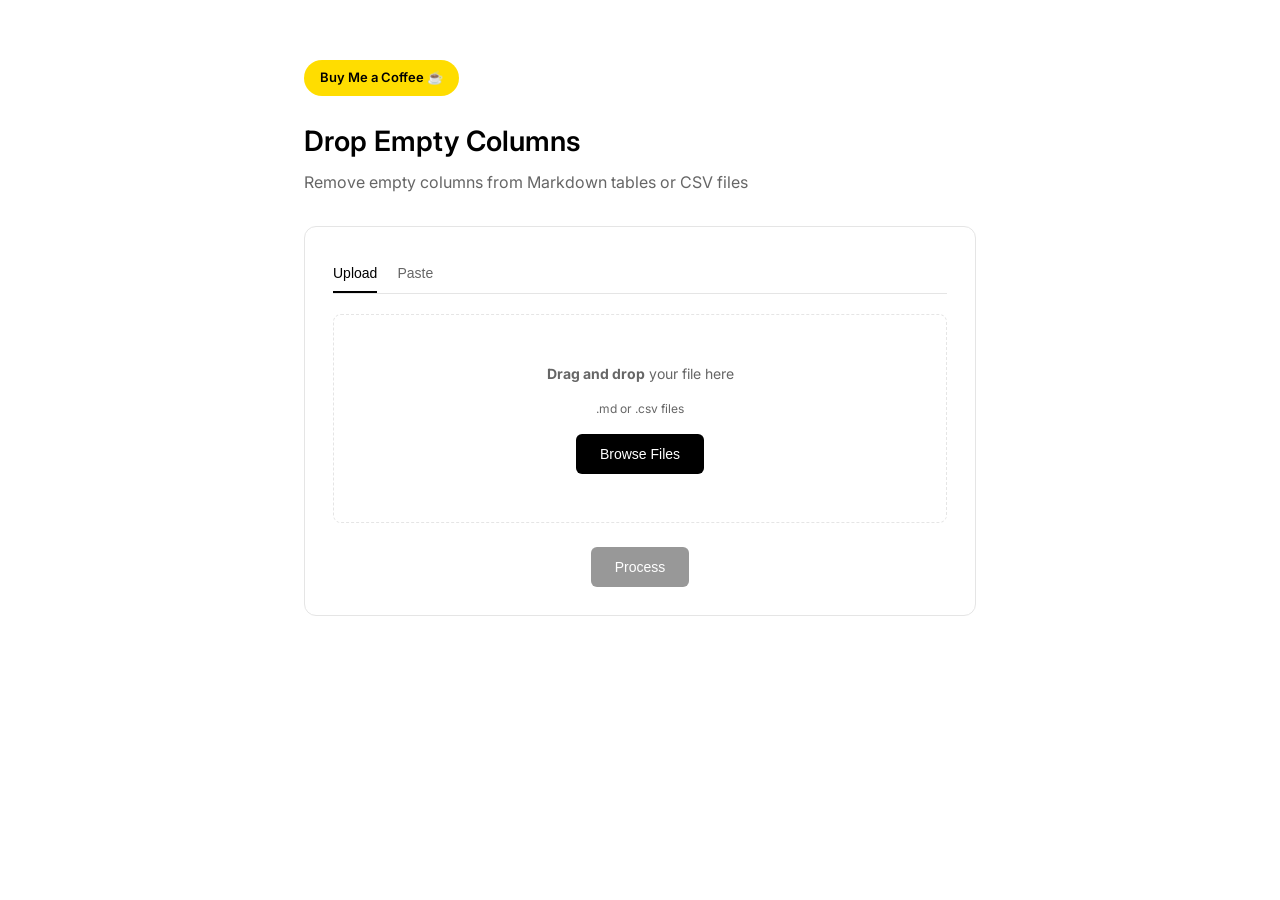
==== index.html @ 335cc0aa "Initial commit: Drop Empty Columns webapp" ====
<!DOCTYPE html>
<html lang="en">
<head>
    <meta charset="UTF-8">
    <meta name="viewport" content="width=device-width, initial-scale=1.0">
    <title>Drop Empty Columns</title>
    <link href="https://fonts.googleapis.com/css2?family=Inter:wght@400;500;600&display=swap" rel="stylesheet">
    <style>
        * { box-sizing: border-box; margin: 0; padding: 0; }

        :root {
            --primary: #000;
            --bg: #fff;
            --surface: #f7f7f7;
            --border: #e5e5e5;
            --text-muted: #666;
            --success: #16a34a;
            --danger: #dc2626;
        }

        body {
            font-family: 'Inter', -apple-system, BlinkMacSystemFont, sans-serif;
            background: var(--bg);
            color: var(--primary);
            line-height: 1.5;
        }

        .container {
            max-width: 720px;
            margin: 0 auto;
            padding: 60px 24px;
        }

        h1 {
            font-size: 28px;
            font-weight: 600;
            margin-bottom: 8px;
        }

        .subtitle {
            color: var(--text-muted);
            margin-bottom: 32px;
        }

        .support-link {
            display: inline-flex;
            align-items: center;
            gap: 8px;
            padding: 8px 16px;
            background: #FFDD00;
            color: #000;
            text-decoration: none;
            border-radius: 24px;
            font-size: 13px;
            font-weight: 600;
            margin-bottom: 24px;
            transition: opacity 0.2s;
        }

        .support-link:hover {
            opacity: 0.85;
        }

        .card {
            background: var(--bg);
            border: 1px solid var(--border);
            border-radius: 12px;
            padding: 28px;
            margin-bottom: 24px;
        }

        .tabs {
            display: flex;
            gap: 20px;
            border-bottom: 1px solid var(--border);
            margin-bottom: 20px;
        }

        .tab {
            padding: 10px 0;
            background: none;
            border: none;
            font-size: 14px;
            font-weight: 500;
            color: var(--text-muted);
            cursor: pointer;
            border-bottom: 2px solid transparent;
            transition: all 0.2s;
        }

        .tab:hover {
            color: var(--primary);
        }

        .tab.active {
            color: var(--primary);
            border-bottom-color: var(--primary);
        }

        .panel { display: none; }
        .panel.active { display: block; }

        .dropzone {
            border: 1px dashed var(--border);
            border-radius: 8px;
            padding: 48px 24px;
            text-align: center;
            transition: all 0.2s;
        }

        .dropzone:hover, .dropzone.dragover {
            border-color: var(--primary);
            background: var(--surface);
        }

        .dropzone p {
            color: var(--text-muted);
            font-size: 14px;
            margin-bottom: 16px;
        }

        .btn {
            background: var(--primary);
            color: var(--bg);
            border: none;
            padding: 12px 24px;
            border-radius: 6px;
            font-size: 14px;
            font-weight: 500;
            cursor: pointer;
            transition: opacity 0.2s;
        }

        .btn:hover:not(:disabled) {
            opacity: 0.8;
        }

        .btn:disabled {
            opacity: 0.4;
            cursor: not-allowed;
        }

        .btn-secondary {
            background: var(--surface);
            color: var(--primary);
        }

        .btn-secondary:hover:not(:disabled) {
            background: #e5e5e5;
        }

        textarea {
            width: 100%;
            height: 200px;
            font-family: ui-monospace, 'SF Mono', monospace;
            font-size: 13px;
            padding: 12px;
            border: 1px solid var(--border);
            border-radius: 8px;
            resize: vertical;
        }

        textarea:focus {
            outline: none;
            border-color: var(--primary);
        }

        .select-row {
            display: flex;
            align-items: center;
            gap: 12px;
            margin-top: 12px;
        }

        .select-row label {
            font-size: 13px;
            color: var(--text-muted);
        }

        .select-row select {
            padding: 8px 12px;
            border: 1px solid var(--border);
            border-radius: 6px;
            font-size: 13px;
            background: var(--bg);
        }

        .stats {
            display: grid;
            grid-template-columns: repeat(3, 1fr);
            gap: 16px;
            margin-top: 24px;
        }

        .stat {
            text-align: center;
            padding: 20px;
            background: var(--surface);
            border-radius: 8px;
        }

        .stat-value {
            font-size: 32px;
            font-weight: 600;
        }

        .stat-label {
            font-size: 12px;
            color: var(--text-muted);
            margin-top: 4px;
        }

        .stat.kept .stat-value { color: var(--success); }
        .stat.removed .stat-value { color: var(--danger); }

        .output-section {
            margin-top: 24px;
        }

        .output-header {
            display: flex;
            justify-content: space-between;
            align-items: center;
            margin-bottom: 12px;
        }

        .output-header h3 {
            font-size: 14px;
            font-weight: 600;
        }

        .actions {
            display: flex;
            justify-content: center;
            margin-top: 24px;
        }

        .error {
            color: var(--danger);
            background: #fef2f2;
            padding: 12px;
            border-radius: 6px;
            font-size: 14px;
            margin-top: 16px;
            display: none;
        }

        .error.visible { display: block; }

        .file-input { display: none; }
    </style>
</head>
<body>
    <div class="container">
        <a href="https://buymeacoffee.com/pjecuacion" class="support-link" target="_blank" rel="noopener">
            Buy Me a Coffee ☕
        </a>
        <h1>Drop Empty Columns</h1>
        <p class="subtitle">Remove empty columns from Markdown tables or CSV files</p>

        <div class="card">
            <div class="tabs">
                <button class="tab active" onclick="switchTab('upload')">Upload</button>
                <button class="tab" onclick="switchTab('paste')">Paste</button>
            </div>

            <div id="panel-upload" class="panel active">
                <div class="dropzone" id="dropzone">
                    <p><strong>Drag and drop</strong> your file here</p>
                    <p style="font-size: 12px; margin-bottom: 16px;">.md or .csv files</p>
                    <button class="btn" onclick="document.getElementById('file-input').click()">Browse Files</button>
                    <input type="file" id="file-input" class="file-input" accept=".md,.csv">
                </div>
                <div id="file-name" style="text-align: center; margin-top: 16px; font-size: 14px; color: var(--success);"></div>
            </div>

            <div id="panel-paste" class="panel">
                <textarea id="text-input" placeholder="Paste your markdown table or CSV content here..."></textarea>
                <div class="select-row">
                    <label>File type:</label>
                    <select id="text-type">
                        <option value="md">Markdown (.md)</option>
                        <option value="csv">CSV (.csv)</option>
                    </select>
                </div>
            </div>

            <div class="actions">
                <button class="btn" id="process-btn" disabled>Process</button>
            </div>

            <div class="error" id="error"></div>

            <div class="stats" id="stats" style="display: none;">
                <div class="stat">
                    <div class="stat-value" id="stat-total">0</div>
                    <div class="stat-label">Total Columns</div>
                </div>
                <div class="stat kept">
                    <div class="stat-value" id="stat-kept">0</div>
                    <div class="stat-label">Kept</div>
                </div>
                <div class="stat removed">
                    <div class="stat-value" id="stat-removed">0</div>
                    <div class="stat-label">Removed</div>
                </div>
            </div>

            <div class="output-section" id="output-section" style="display: none;">
                <div class="output-header">
                    <h3>Result</h3>
                    <button class="btn btn-secondary" id="download-btn">Download</button>
                </div>
                <textarea id="output" readonly></textarea>
            </div>
        </div>
    </div>

    <script>
        let currentFile = null;
        let currentText = null;
        let currentExt = 'md';

        function switchTab(tab) {
            document.querySelectorAll('.tab').forEach(t => t.classList.remove('active'));
            document.querySelectorAll('.panel').forEach(p => p.classList.remove('active'));
            event.target.classList.add('active');
            document.getElementById('panel-' + tab).classList.add('active');

            if (tab === 'upload') {
                currentFile = null;
                currentText = null;
                document.getElementById('file-name').textContent = '';
                document.getElementById('process-btn').disabled = true;
            }
        }

        const dropzone = document.getElementById('dropzone');

        dropzone.addEventListener('dragover', (e) => {
            e.preventDefault();
            dropzone.classList.add('dragover');
        });

        dropzone.addEventListener('dragleave', () => {
            dropzone.classList.remove('dragover');
        });

        dropzone.addEventListener('drop', (e) => {
            e.preventDefault();
            dropzone.classList.remove('dragover');
            handleFile(e.dataTransfer.files[0]);
        });

        document.getElementById('file-input').addEventListener('change', (e) => {
            handleFile(e.target.files[0]);
        });

        function handleFile(file) {
            if (!file) return;
            if (!file.name.endsWith('.md') && !file.name.endsWith('.csv')) {
                showError('Please upload a .md or .csv file');
                return;
            }

            currentExt = file.name.split('.').pop();
            const reader = new FileReader();
            reader.onload = (e) => {
                currentText = e.target.result;
                document.getElementById('file-name').textContent = file.name;
                document.getElementById('process-btn').disabled = false;
            };
            reader.onerror = () => showError('Failed to read file');
            reader.readAsText(file);
        }

        document.getElementById('text-input').addEventListener('input', (e) => {
            currentText = e.target.value;
            document.getElementById('process-btn').disabled = !currentText.trim();
        });

        document.getElementById('text-type').addEventListener('change', (e) => {
            currentExt = e.target.value;
        });

        document.getElementById('process-btn').addEventListener('click', () => {
            document.getElementById('error').classList.remove('visible');
            document.getElementById('stats').style.display = 'none';
            document.getElementById('output-section').style.display = 'none';

            if (!currentText) {
                showError('No content to process');
                return;
            }

            try {
                const result = currentExt === 'md' ? processMarkdown(currentText) : processCSV(currentText);

                document.getElementById('stat-total').textContent = result.total;
                document.getElementById('stat-kept').textContent = result.kept;
                document.getElementById('stat-removed').textContent = result.total - result.kept;
                document.getElementById('output').value = result.result;

                document.getElementById('stats').style.display = 'grid';
                document.getElementById('output-section').style.display = 'block';

                document.getElementById('download-btn').onclick = () => {
                    const blob = new Blob([result.result], { type: 'text/plain' });
                    const a = document.createElement('a');
                    a.href = URL.createObjectURL(blob);
                    a.download = 'output.' + currentExt;
                    a.click();
                };
            } catch (err) {
                showError(err.message);
            }
        });

        function showError(msg) {
            const el = document.getElementById('error');
            el.textContent = msg;
            el.classList.add('visible');
        }

        // Markdown processing
        function splitMdRow(row) {
            const parts = row.split('|');
            return parts.slice(1, -1);
        }

        function rebuildMdRow(cells) {
            return '| ' + cells.map(c => c.trim()).join(' | ') + ' |';
        }

        function processMarkdown(text) {
            const lines = text.split('\n').map(l => l.trimEnd()).filter(l => l.trim());
            if (lines.length < 2) return { result: text, total: 0, kept: 0 };

            const headerCells = splitMdRow(lines[0]);
            const dataRows = lines.slice(2).map(line => splitMdRow(line));
            const total = headerCells.length;

            const keep = [];
            for (let i = 0; i < total; i++) {
                for (const row of dataRows) {
                    if (i < row.length && row[i].trim()) {
                        keep.push(i);
                        break;
                    }
                }
            }

            const sepRow = '| ' + keep.map(() => '---').join(' | ') + ' |';
            const outLines = [
                rebuildMdRow(headerCells.filter((_, i) => keep.includes(i))),
                sepRow,
                ...dataRows.map(row => rebuildMdRow(keep.map(i => row[i] || '')))
            ];

            return { result: outLines.join('\n') + '\n', total, kept: keep.length };
        }

        // CSV processing
        class CSVParser {
            parseLine(line) {
                const result = [];
                let current = '';
                let inQuotes = false;

                for (let i = 0; i < line.length; i++) {
                    const char = line[i];
                    if (inQuotes) {
                        if (char === '"') {
                            if (i + 1 < line.length && line[i + 1] === '"') {
                                current += '"';
                                i++;
                            } else {
                                inQuotes = false;
                            }
                        } else {
                            current += char;
                        }
                    } else {
                        if (char === '"') {
                            inQuotes = true;
                        } else if (char === ',') {
                            result.push(current);
                            current = '';
                        } else {
                            current += char;
                        }
                    }
                }
                result.push(current);
                return result;
            }
        }

        function processCSV(text) {
            const parser = new CSVParser();
            const rows = text.split(/\r?\n/).filter(l => l.trim()).map(line => parser.parseLine(line));
            if (rows.length === 0) return { result: text, total: 0, kept: 0 };

            const header = rows[0];
            const dataRows = rows.slice(1);
            const total = header.length;

            const keep = [];
            for (let i = 0; i < total; i++) {
                for (const row of dataRows) {
                    if (i < row.length && row[i].trim()) {
                        keep.push(i);
                        break;
                    }
                }
            }

            const out = [];
            out.push(header.filter((_, i) => keep.includes(i)).join(','));
            for (const row of dataRows) {
                out.push(keep.map(i => row[i] || '').join(','));
            }

            return { result: out.join('\n') + '\n', total, kept: keep.length };
        }
    </script>
</body>
</html>
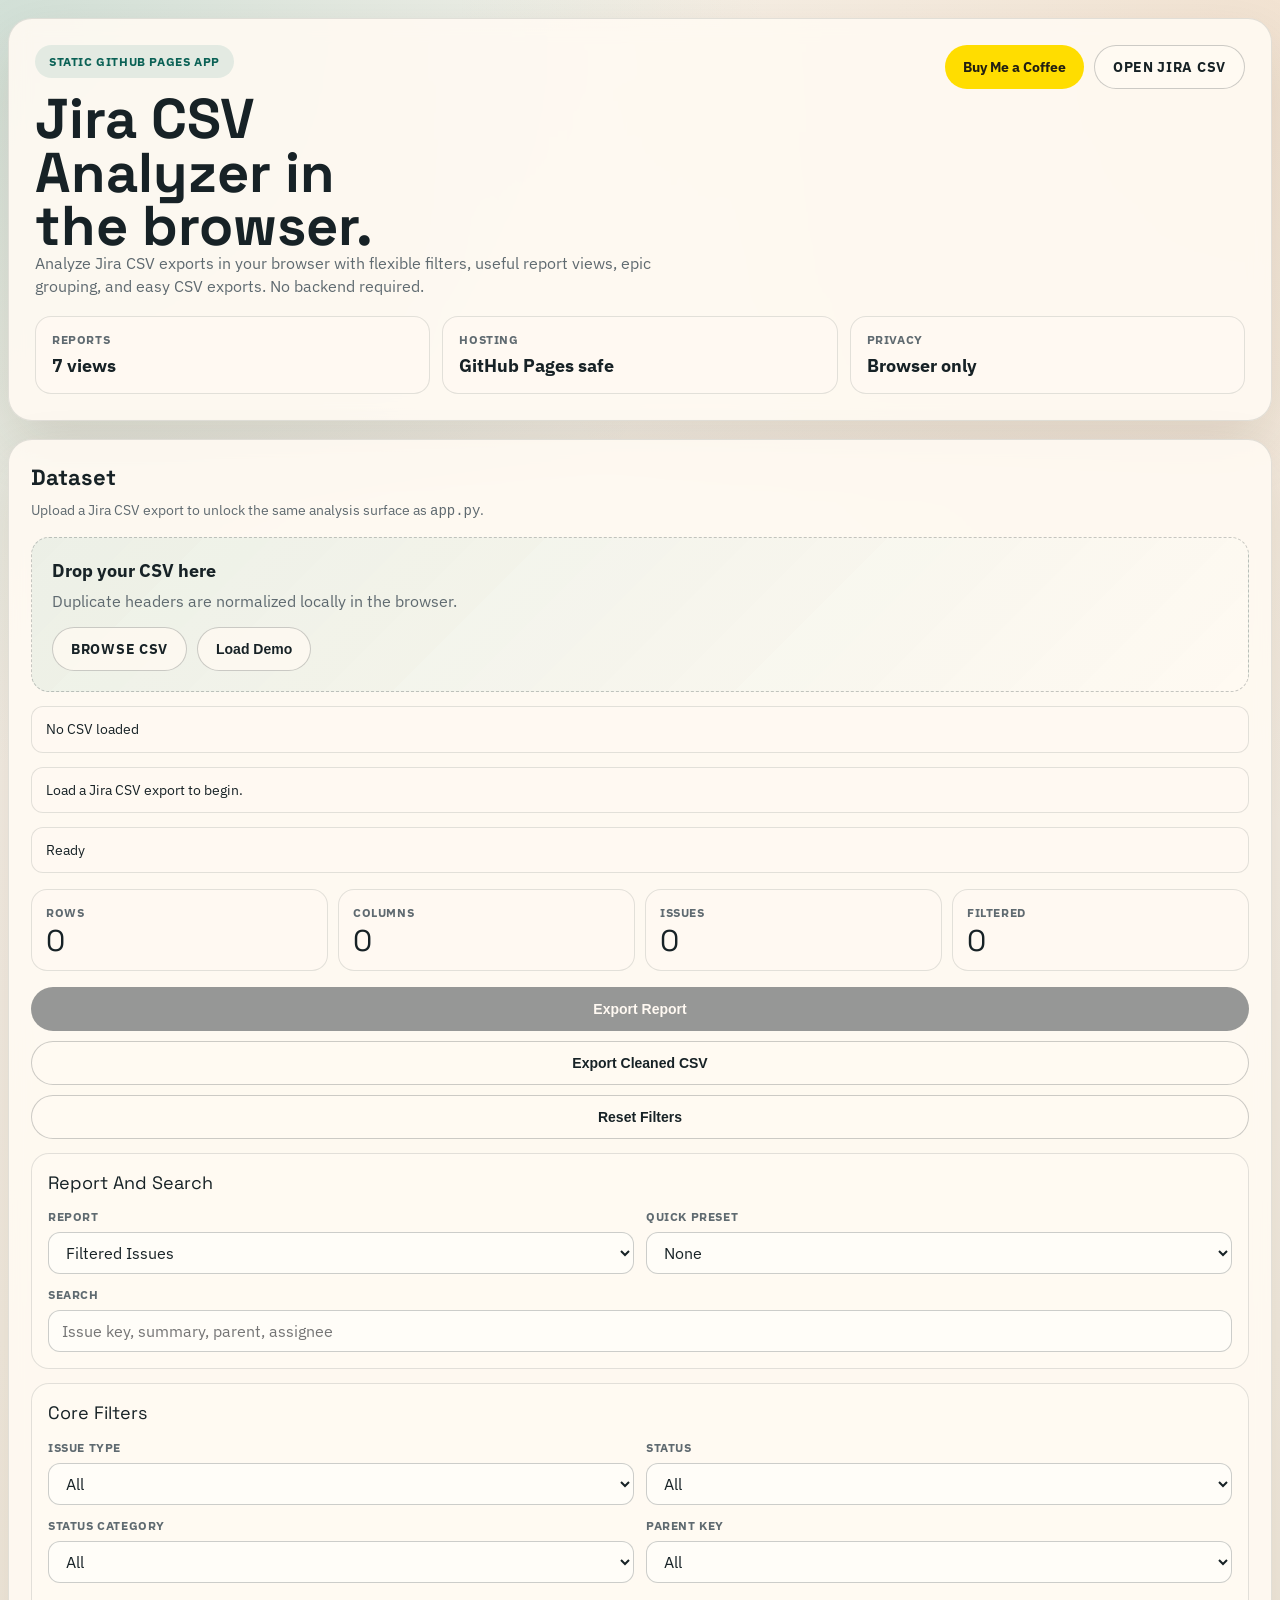
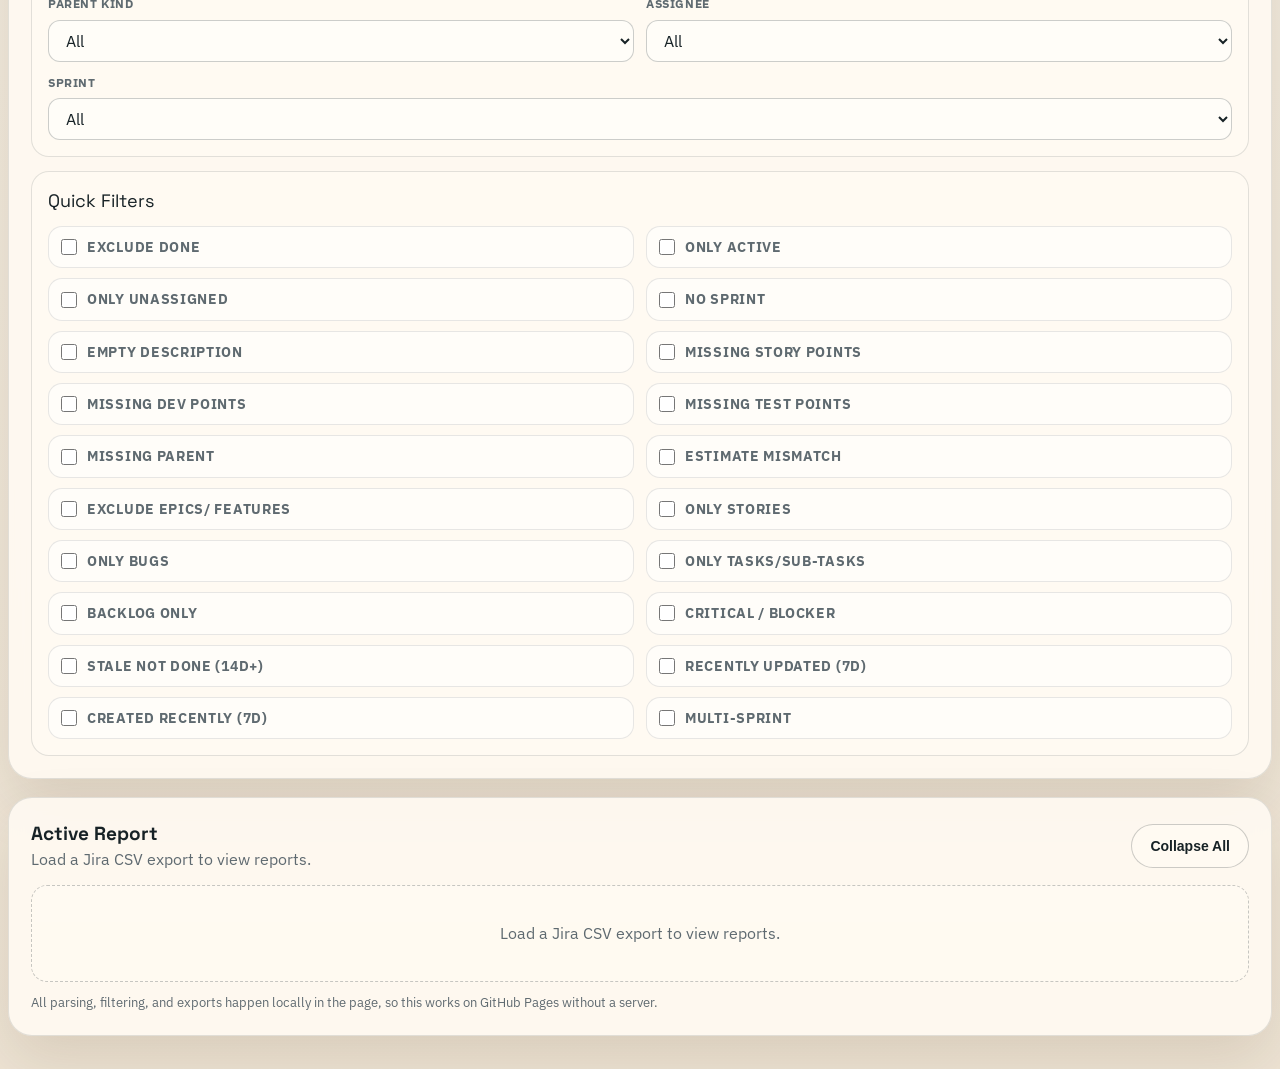
==== commit e2a21ad1: "Add main functionality for Jira report generation and sample data - Implemented core logic for loadi" ====
--- a/index.html
+++ b/index.html
@@ -1,528 +1,124 @@
-<!DOCTYPE html>
+<!doctype html>
 <html lang="en">
 <head>
-    <meta charset="UTF-8">
-    <meta name="viewport" content="width=device-width, initial-scale=1.0">
-    <title>Drop Empty Columns</title>
-    <link href="https://fonts.googleapis.com/css2?family=Inter:wght@400;500;600&display=swap" rel="stylesheet">
-    <style>
-        * { box-sizing: border-box; margin: 0; padding: 0; }
-
-        :root {
-            --primary: #000;
-            --bg: #fff;
-            --surface: #f7f7f7;
-            --border: #e5e5e5;
-            --text-muted: #666;
-            --success: #16a34a;
-            --danger: #dc2626;
-        }
-
-        body {
-            font-family: 'Inter', -apple-system, BlinkMacSystemFont, sans-serif;
-            background: var(--bg);
-            color: var(--primary);
-            line-height: 1.5;
-        }
-
-        .container {
-            max-width: 720px;
-            margin: 0 auto;
-            padding: 60px 24px;
-        }
-
-        h1 {
-            font-size: 28px;
-            font-weight: 600;
-            margin-bottom: 8px;
-        }
-
-        .subtitle {
-            color: var(--text-muted);
-            margin-bottom: 32px;
-        }
-
-        .support-link {
-            display: inline-flex;
-            align-items: center;
-            gap: 8px;
-            padding: 8px 16px;
-            background: #FFDD00;
-            color: #000;
-            text-decoration: none;
-            border-radius: 24px;
-            font-size: 13px;
-            font-weight: 600;
-            margin-bottom: 24px;
-            transition: opacity 0.2s;
-        }
-
-        .support-link:hover {
-            opacity: 0.85;
-        }
-
-        .card {
-            background: var(--bg);
-            border: 1px solid var(--border);
-            border-radius: 12px;
-            padding: 28px;
-            margin-bottom: 24px;
-        }
-
-        .tabs {
-            display: flex;
-            gap: 20px;
-            border-bottom: 1px solid var(--border);
-            margin-bottom: 20px;
-        }
-
-        .tab {
-            padding: 10px 0;
-            background: none;
-            border: none;
-            font-size: 14px;
-            font-weight: 500;
-            color: var(--text-muted);
-            cursor: pointer;
-            border-bottom: 2px solid transparent;
-            transition: all 0.2s;
-        }
-
-        .tab:hover {
-            color: var(--primary);
-        }
-
-        .tab.active {
-            color: var(--primary);
-            border-bottom-color: var(--primary);
-        }
-
-        .panel { display: none; }
-        .panel.active { display: block; }
-
-        .dropzone {
-            border: 1px dashed var(--border);
-            border-radius: 8px;
-            padding: 48px 24px;
-            text-align: center;
-            transition: all 0.2s;
-        }
-
-        .dropzone:hover, .dropzone.dragover {
-            border-color: var(--primary);
-            background: var(--surface);
-        }
-
-        .dropzone p {
-            color: var(--text-muted);
-            font-size: 14px;
-            margin-bottom: 16px;
-        }
-
-        .btn {
-            background: var(--primary);
-            color: var(--bg);
-            border: none;
-            padding: 12px 24px;
-            border-radius: 6px;
-            font-size: 14px;
-            font-weight: 500;
-            cursor: pointer;
-            transition: opacity 0.2s;
-        }
-
-        .btn:hover:not(:disabled) {
-            opacity: 0.8;
-        }
-
-        .btn:disabled {
-            opacity: 0.4;
-            cursor: not-allowed;
-        }
-
-        .btn-secondary {
-            background: var(--surface);
-            color: var(--primary);
-        }
-
-        .btn-secondary:hover:not(:disabled) {
-            background: #e5e5e5;
-        }
-
-        textarea {
-            width: 100%;
-            height: 200px;
-            font-family: ui-monospace, 'SF Mono', monospace;
-            font-size: 13px;
-            padding: 12px;
-            border: 1px solid var(--border);
-            border-radius: 8px;
-            resize: vertical;
-        }
-
-        textarea:focus {
-            outline: none;
-            border-color: var(--primary);
-        }
-
-        .select-row {
-            display: flex;
-            align-items: center;
-            gap: 12px;
-            margin-top: 12px;
-        }
-
-        .select-row label {
-            font-size: 13px;
-            color: var(--text-muted);
-        }
-
-        .select-row select {
-            padding: 8px 12px;
-            border: 1px solid var(--border);
-            border-radius: 6px;
-            font-size: 13px;
-            background: var(--bg);
-        }
-
-        .stats {
-            display: grid;
-            grid-template-columns: repeat(3, 1fr);
-            gap: 16px;
-            margin-top: 24px;
-        }
-
-        .stat {
-            text-align: center;
-            padding: 20px;
-            background: var(--surface);
-            border-radius: 8px;
-        }
-
-        .stat-value {
-            font-size: 32px;
-            font-weight: 600;
-        }
-
-        .stat-label {
-            font-size: 12px;
-            color: var(--text-muted);
-            margin-top: 4px;
-        }
-
-        .stat.kept .stat-value { color: var(--success); }
-        .stat.removed .stat-value { color: var(--danger); }
-
-        .output-section {
-            margin-top: 24px;
-        }
-
-        .output-header {
-            display: flex;
-            justify-content: space-between;
-            align-items: center;
-            margin-bottom: 12px;
-        }
-
-        .output-header h3 {
-            font-size: 14px;
-            font-weight: 600;
-        }
-
-        .actions {
-            display: flex;
-            justify-content: center;
-            margin-top: 24px;
-        }
-
-        .error {
-            color: var(--danger);
-            background: #fef2f2;
-            padding: 12px;
-            border-radius: 6px;
-            font-size: 14px;
-            margin-top: 16px;
-            display: none;
-        }
-
-        .error.visible { display: block; }
-
-        .file-input { display: none; }
-    </style>
+  <meta charset="UTF-8">
+  <meta name="viewport" content="width=device-width, initial-scale=1.0">
+  <title>Jira CSV Analyzer</title>
+  <meta
+    name="description"
+    content="Analyze Jira CSV exports in the browser on GitHub Pages. Filter issues, review reports, inspect epic breakdowns, and export cleaned CSV files."
+  >
+  <link rel="preconnect" href="https://fonts.googleapis.com">
+  <link rel="preconnect" href="https://fonts.gstatic.com" crossorigin>
+  <link
+    href="https://fonts.googleapis.com/css2?family=IBM+Plex+Sans:wght@400;500;600&family=Space+Grotesk:wght@500;700&display=swap"
+    rel="stylesheet"
+  >
+  <link rel="stylesheet" href="index.css">
 </head>
 <body>
-    <div class="container">
-        <a href="https://buymeacoffee.com/pjecuacion" class="support-link" target="_blank" rel="noopener">
-            Buy Me a Coffee ☕
-        </a>
-        <h1>Drop Empty Columns</h1>
-        <p class="subtitle">Remove empty columns from Markdown tables or CSV files</p>
+  <main class="shell">
+    <section class="hero">
+      <div class="hero-top">
+        <div>
+          <div class="eyebrow">Static GitHub Pages App</div>
+          <h1>Jira CSV Analyzer in the browser.</h1>
+          <p class="lead">
+            Analyze Jira CSV exports in your browser with flexible filters, useful report views,
+            epic grouping, and easy CSV exports. No backend required.
+          </p>
+        </div>
+        <div class="actions">
+          <a class="support" href="https://buymeacoffee.com/pjecuacion" target="_blank" rel="noopener">Buy Me a Coffee</a>
+          <label class="file-btn" for="file-input">Open Jira CSV</label>
+        </div>
+      </div>
+      <div class="hero-meta">
+        <div class="meta"><strong>Reports</strong><span>7 views</span></div>
+        <div class="meta"><strong>Hosting</strong><span>GitHub Pages safe</span></div>
+        <div class="meta"><strong>Privacy</strong><span>Browser only</span></div>
+      </div>
+    </section>
 
-        <div class="card">
-            <div class="tabs">
-                <button class="tab active" onclick="switchTab('upload')">Upload</button>
-                <button class="tab" onclick="switchTab('paste')">Paste</button>
+    <div class="layout">
+      <aside class="panel">
+        <h2>Dataset</h2>
+        <p class="sub">Upload a Jira CSV export to unlock the same analysis surface as <code>app.py</code>.</p>
+        <div class="stack">
+          <div class="drop" id="dropzone">
+            <strong>Drop your CSV here</strong>
+            <p>Duplicate headers are normalized locally in the browser.</p>
+            <div class="actions drop-actions">
+              <label class="file-btn" for="file-input">Browse CSV</label>
+              <button class="btn-ghost" id="sample-btn" type="button">Load Demo</button>
             </div>
+            <input class="file-input" id="file-input" type="file" accept=".csv,text/csv">
+          </div>
+          <div class="line" id="file-name">No CSV loaded</div>
+          <div class="line" id="summary">Load a Jira CSV export to begin.</div>
+          <div class="line" id="status">Ready</div>
+          <div class="error" id="error"></div>
+        </div>
 
-            <div id="panel-upload" class="panel active">
-                <div class="dropzone" id="dropzone">
-                    <p><strong>Drag and drop</strong> your file here</p>
-                    <p style="font-size: 12px; margin-bottom: 16px;">.md or .csv files</p>
-                    <button class="btn" onclick="document.getElementById('file-input').click()">Browse Files</button>
-                    <input type="file" id="file-input" class="file-input" accept=".md,.csv">
-                </div>
-                <div id="file-name" style="text-align: center; margin-top: 16px; font-size: 14px; color: var(--success);"></div>
+        <div class="stats">
+          <div class="stat"><strong>Rows</strong><span id="rows-stat">0</span></div>
+          <div class="stat"><strong>Columns</strong><span id="cols-stat">0</span></div>
+          <div class="stat"><strong>Issues</strong><span id="issues-stat">0</span></div>
+          <div class="stat"><strong>Filtered</strong><span id="filtered-stat">0</span></div>
+        </div>
+
+        <div class="toolbar">
+          <button class="btn" id="export-report" type="button" disabled>Export Report</button>
+          <button class="btn-ghost" id="export-cleaned" type="button" disabled>Export Cleaned CSV</button>
+          <button class="btn-ghost" id="reset" type="button" disabled>Reset Filters</button>
+        </div>
+
+        <div class="controls">
+          <section class="card">
+            <div class="title">Report And Search</div>
+            <div class="fields">
+              <div class="field"><label for="report">Report</label><select id="report"></select></div>
+              <div class="field"><label for="preset">Quick Preset</label><select id="preset"></select></div>
+              <div class="field full"><label for="search">Search</label><input id="search" type="search" placeholder="Issue key, summary, parent, assignee"></div>
             </div>
+          </section>
 
-            <div id="panel-paste" class="panel">
-                <textarea id="text-input" placeholder="Paste your markdown table or CSV content here..."></textarea>
-                <div class="select-row">
-                    <label>File type:</label>
-                    <select id="text-type">
-                        <option value="md">Markdown (.md)</option>
-                        <option value="csv">CSV (.csv)</option>
-                    </select>
-                </div>
+          <section class="card">
+            <div class="title">Core Filters</div>
+            <div class="fields">
+              <div class="field"><label for="issue-type">Issue Type</label><select id="issue-type"></select></div>
+              <div class="field"><label for="issue-status">Status</label><select id="issue-status"></select></div>
+              <div class="field"><label for="status-category">Status Category</label><select id="status-category"></select></div>
+              <div class="field"><label for="parent-key">Parent Key</label><select id="parent-key"></select></div>
+              <div class="field"><label for="parent-kind">Parent Kind</label><select id="parent-kind"></select></div>
+              <div class="field"><label for="assignee">Assignee</label><select id="assignee"></select></div>
+              <div class="field full"><label for="sprint">Sprint</label><select id="sprint"></select></div>
             </div>
+          </section>
 
-            <div class="actions">
-                <button class="btn" id="process-btn" disabled>Process</button>
-            </div>
+          <section class="card">
+            <div class="title">Quick Filters</div>
+            <div class="checks" id="checks"></div>
+          </section>
+        </div>
+      </aside>
 
-            <div class="error" id="error"></div>
+      <section class="panel">
+        <div class="result-head">
+          <div>
+            <h3 id="result-title">Active Report</h3>
+            <div class="meta-line" id="result-meta">Load a Jira CSV export to view reports.</div>
+          </div>
+          <button class="btn-ghost" id="toggle-epics" type="button" disabled>Collapse All</button>
+        </div>
+        <div id="results"><div class="placeholder">Load a Jira CSV export to view reports.</div></div>
+        <p class="note">
+          All parsing, filtering, and exports happen locally in the page, so this works on GitHub Pages without a server.
+        </p>
+      </section>
+    </div>
+  </main>
 
-            <div class="stats" id="stats" style="display: none;">
-                <div class="stat">
-                    <div class="stat-value" id="stat-total">0</div>
-                    <div class="stat-label">Total Columns</div>
-                </div>
-                <div class="stat kept">
-                    <div class="stat-value" id="stat-kept">0</div>
-                    <div class="stat-label">Kept</div>
-                </div>
-                <div class="stat removed">
-                    <div class="stat-value" id="stat-removed">0</div>
-                    <div class="stat-label">Removed</div>
-                </div>
-            </div>
-
-            <div class="output-section" id="output-section" style="display: none;">
-                <div class="output-header">
-                    <h3>Result</h3>
-                    <button class="btn btn-secondary" id="download-btn">Download</button>
-                </div>
-                <textarea id="output" readonly></textarea>
-            </div>
-        </div>
-    </div>
-
-    <script>
-        let currentFile = null;
-        let currentText = null;
-        let currentExt = 'md';
-
-        function switchTab(tab) {
-            document.querySelectorAll('.tab').forEach(t => t.classList.remove('active'));
-            document.querySelectorAll('.panel').forEach(p => p.classList.remove('active'));
-            event.target.classList.add('active');
-            document.getElementById('panel-' + tab).classList.add('active');
-
-            if (tab === 'upload') {
-                currentFile = null;
-                currentText = null;
-                document.getElementById('file-name').textContent = '';
-                document.getElementById('process-btn').disabled = true;
-            }
-        }
-
-        const dropzone = document.getElementById('dropzone');
-
-        dropzone.addEventListener('dragover', (e) => {
-            e.preventDefault();
-            dropzone.classList.add('dragover');
-        });
-
-        dropzone.addEventListener('dragleave', () => {
-            dropzone.classList.remove('dragover');
-        });
-
-        dropzone.addEventListener('drop', (e) => {
-            e.preventDefault();
-            dropzone.classList.remove('dragover');
-            handleFile(e.dataTransfer.files[0]);
-        });
-
-        document.getElementById('file-input').addEventListener('change', (e) => {
-            handleFile(e.target.files[0]);
-        });
-
-        function handleFile(file) {
-            if (!file) return;
-            if (!file.name.endsWith('.md') && !file.name.endsWith('.csv')) {
-                showError('Please upload a .md or .csv file');
-                return;
-            }
-
-            currentExt = file.name.split('.').pop();
-            const reader = new FileReader();
-            reader.onload = (e) => {
-                currentText = e.target.result;
-                document.getElementById('file-name').textContent = file.name;
-                document.getElementById('process-btn').disabled = false;
-            };
-            reader.onerror = () => showError('Failed to read file');
-            reader.readAsText(file);
-        }
-
-        document.getElementById('text-input').addEventListener('input', (e) => {
-            currentText = e.target.value;
-            document.getElementById('process-btn').disabled = !currentText.trim();
-        });
-
-        document.getElementById('text-type').addEventListener('change', (e) => {
-            currentExt = e.target.value;
-        });
-
-        document.getElementById('process-btn').addEventListener('click', () => {
-            document.getElementById('error').classList.remove('visible');
-            document.getElementById('stats').style.display = 'none';
-            document.getElementById('output-section').style.display = 'none';
-
-            if (!currentText) {
-                showError('No content to process');
-                return;
-            }
-
-            try {
-                const result = currentExt === 'md' ? processMarkdown(currentText) : processCSV(currentText);
-
-                document.getElementById('stat-total').textContent = result.total;
-                document.getElementById('stat-kept').textContent = result.kept;
-                document.getElementById('stat-removed').textContent = result.total - result.kept;
-                document.getElementById('output').value = result.result;
-
-                document.getElementById('stats').style.display = 'grid';
-                document.getElementById('output-section').style.display = 'block';
-
-                document.getElementById('download-btn').onclick = () => {
-                    const blob = new Blob([result.result], { type: 'text/plain' });
-                    const a = document.createElement('a');
-                    a.href = URL.createObjectURL(blob);
-                    a.download = 'output.' + currentExt;
-                    a.click();
-                };
-            } catch (err) {
-                showError(err.message);
-            }
-        });
-
-        function showError(msg) {
-            const el = document.getElementById('error');
-            el.textContent = msg;
-            el.classList.add('visible');
-        }
-
-        // Markdown processing
-        function splitMdRow(row) {
-            const parts = row.split('|');
-            return parts.slice(1, -1);
-        }
-
-        function rebuildMdRow(cells) {
-            return '| ' + cells.map(c => c.trim()).join(' | ') + ' |';
-        }
-
-        function processMarkdown(text) {
-            const lines = text.split('\n').map(l => l.trimEnd()).filter(l => l.trim());
-            if (lines.length < 2) return { result: text, total: 0, kept: 0 };
-
-            const headerCells = splitMdRow(lines[0]);
-            const dataRows = lines.slice(2).map(line => splitMdRow(line));
-            const total = headerCells.length;
-
-            const keep = [];
-            for (let i = 0; i < total; i++) {
-                for (const row of dataRows) {
-                    if (i < row.length && row[i].trim()) {
-                        keep.push(i);
-                        break;
-                    }
-                }
-            }
-
-            const sepRow = '| ' + keep.map(() => '---').join(' | ') + ' |';
-            const outLines = [
-                rebuildMdRow(headerCells.filter((_, i) => keep.includes(i))),
-                sepRow,
-                ...dataRows.map(row => rebuildMdRow(keep.map(i => row[i] || '')))
-            ];
-
-            return { result: outLines.join('\n') + '\n', total, kept: keep.length };
-        }
-
-        // CSV processing
-        class CSVParser {
-            parseLine(line) {
-                const result = [];
-                let current = '';
-                let inQuotes = false;
-
-                for (let i = 0; i < line.length; i++) {
-                    const char = line[i];
-                    if (inQuotes) {
-                        if (char === '"') {
-                            if (i + 1 < line.length && line[i + 1] === '"') {
-                                current += '"';
-                                i++;
-                            } else {
-                                inQuotes = false;
-                            }
-                        } else {
-                            current += char;
-                        }
-                    } else {
-                        if (char === '"') {
-                            inQuotes = true;
-                        } else if (char === ',') {
-                            result.push(current);
-                            current = '';
-                        } else {
-                            current += char;
-                        }
-                    }
-                }
-                result.push(current);
-                return result;
-            }
-        }
-
-        function processCSV(text) {
-            const parser = new CSVParser();
-            const rows = text.split(/\r?\n/).filter(l => l.trim()).map(line => parser.parseLine(line));
-            if (rows.length === 0) return { result: text, total: 0, kept: 0 };
-
-            const header = rows[0];
-            const dataRows = rows.slice(1);
-            const total = header.length;
-
-            const keep = [];
-            for (let i = 0; i < total; i++) {
-                for (const row of dataRows) {
-                    if (i < row.length && row[i].trim()) {
-                        keep.push(i);
-                        break;
-                    }
-                }
-            }
-
-            const out = [];
-            out.push(header.filter((_, i) => keep.includes(i)).join(','));
-            for (const row of dataRows) {
-                out.push(keep.map(i => row[i] || '').join(','));
-            }
-
-            return { result: out.join('\n') + '\n', total, kept: keep.length };
-        }
-    </script>
+  <script src="index.js"></script>
 </body>
 </html>
--- a/index.css
+++ b/index.css
@@ -0,0 +1,503 @@
+* {
+  box-sizing: border-box;
+  margin: 0;
+  padding: 0;
+}
+
+body {
+  font-family: "IBM Plex Sans", sans-serif;
+  background:
+    radial-gradient(circle at top left, rgba(15, 123, 108, 0.16), transparent 26%),
+    radial-gradient(circle at top right, rgba(212, 139, 76, 0.16), transparent 28%),
+    linear-gradient(180deg, #f8f4ec, #eee4d4);
+  color: #172226;
+  line-height: 1.45;
+  overflow-x: hidden;
+}
+
+.shell {
+  width: min(1440px, calc(100vw - 16px));
+  margin: 18px auto 34px;
+}
+
+.hero,
+.panel {
+  background: rgba(255, 250, 242, 0.9);
+  border: 1px solid rgba(23, 34, 38, 0.12);
+  border-radius: 24px;
+  box-shadow: 0 24px 60px rgba(55, 37, 9, 0.12);
+  backdrop-filter: blur(10px);
+}
+
+.hero {
+  padding: 26px;
+  display: grid;
+  gap: 18px;
+}
+
+.hero-top {
+  display: flex;
+  justify-content: space-between;
+  gap: 14px;
+  align-items: flex-start;
+}
+
+.eyebrow {
+  display: inline-flex;
+  padding: 8px 14px;
+  border-radius: 999px;
+  background: rgba(15, 123, 108, 0.1);
+  color: #0a6155;
+  font-size: 12px;
+  font-weight: 700;
+  text-transform: uppercase;
+  letter-spacing: 0.05em;
+}
+
+h1 {
+  margin-top: 14px;
+  font-family: "Space Grotesk", sans-serif;
+  font-size: clamp(32px, 5vw, 56px);
+  line-height: 0.95;
+  max-width: 10ch;
+}
+
+.lead,
+.sub,
+.meta-line,
+.note,
+.drop p {
+  color: #5f6a70;
+}
+
+.lead {
+  max-width: 68ch;
+}
+
+.hero-meta {
+  display: grid;
+  grid-template-columns: repeat(3, 1fr);
+  gap: 12px;
+}
+
+.meta,
+.stat,
+.card,
+.line,
+.error {
+  border: 1px solid rgba(23, 34, 38, 0.12);
+  background: rgba(255, 250, 242, 0.9);
+}
+
+.meta {
+  padding: 14px 16px;
+  border-radius: 16px;
+}
+
+.meta strong,
+.stat strong {
+  display: block;
+  font-size: 12px;
+  color: #5f6a70;
+  text-transform: uppercase;
+  letter-spacing: 0.05em;
+  margin-bottom: 4px;
+}
+
+.meta span {
+  font-weight: 700;
+  font-size: 18px;
+}
+
+.actions {
+  display: flex;
+  flex-wrap: wrap;
+  gap: 10px;
+}
+
+.drop-actions {
+  margin-top: 14px;
+}
+
+.btn,
+.btn-ghost,
+.file-btn,
+.support {
+  display: inline-flex;
+  align-items: center;
+  justify-content: center;
+  gap: 8px;
+  min-height: 44px;
+  padding: 0 18px;
+  border-radius: 999px;
+  text-decoration: none;
+  font-weight: 700;
+  font-size: 14px;
+  cursor: pointer;
+  transition: transform 0.18s ease, opacity 0.18s ease;
+}
+
+.btn:hover,
+.btn-ghost:hover,
+.file-btn:hover,
+.support:hover {
+  transform: translateY(-1px);
+}
+
+.btn {
+  border: none;
+  background: #172226;
+  color: #fffaf2;
+}
+
+.btn:disabled {
+  opacity: 0.45;
+  transform: none;
+  cursor: not-allowed;
+}
+
+.btn-ghost,
+.file-btn {
+  border: 1px solid rgba(23, 34, 38, 0.22);
+  background: rgba(255, 250, 242, 0.82);
+  color: #172226;
+}
+
+.support {
+  background: #ffdd00;
+  color: #221f12;
+}
+
+.file-input {
+  display: none;
+}
+
+.layout {
+  display: grid;
+  grid-template-columns: minmax(320px, 380px) minmax(0, 1fr);
+  gap: 18px;
+  margin-top: 18px;
+  align-items: start;
+}
+
+.panel {
+  padding: 22px;
+}
+
+.panel h2 {
+  font-family: "Space Grotesk", sans-serif;
+  font-size: 22px;
+  margin-bottom: 6px;
+}
+
+.sub {
+  font-size: 14px;
+  margin-bottom: 16px;
+}
+
+.stack,
+.controls {
+  display: grid;
+  gap: 14px;
+}
+
+.drop {
+  padding: 20px;
+  border-radius: 18px;
+  border: 1px dashed rgba(23, 34, 38, 0.24);
+  background: linear-gradient(135deg, rgba(15, 123, 108, 0.08), transparent), rgba(255, 250, 242, 0.8);
+}
+
+.drop.drag {
+  border-color: #0f7b6c;
+}
+
+.drop strong {
+  display: block;
+  font-size: 18px;
+  margin-bottom: 6px;
+}
+
+.line,
+.error {
+  padding: 12px 14px;
+  border-radius: 12px;
+  font-size: 14px;
+}
+
+.error {
+  display: none;
+  background: rgba(181, 64, 50, 0.09);
+  border-color: rgba(181, 64, 50, 0.24);
+  color: #b54032;
+}
+
+.error.show {
+  display: block;
+}
+
+.stats {
+  display: grid;
+  grid-template-columns: repeat(auto-fit, minmax(78px, 1fr));
+  gap: 10px;
+  margin: 16px 0;
+}
+
+.stat {
+  padding: 14px;
+  border-radius: 16px;
+}
+
+.stat span {
+  display: block;
+  font-family: "Space Grotesk", sans-serif;
+  font-size: 30px;
+  line-height: 1;
+}
+
+.toolbar {
+  display: grid;
+  gap: 10px;
+  margin-bottom: 14px;
+}
+
+.card {
+  padding: 16px;
+  border-radius: 18px;
+  background: rgba(255, 250, 242, 0.78);
+}
+
+.title {
+  font-family: "Space Grotesk", sans-serif;
+  font-size: 18px;
+  margin-bottom: 12px;
+}
+
+.fields {
+  display: grid;
+  grid-template-columns: repeat(2, minmax(0, 1fr));
+  gap: 12px;
+}
+
+.field {
+  display: grid;
+  gap: 7px;
+}
+
+.full {
+  grid-column: 1 / -1;
+}
+
+label {
+  font-size: 12px;
+  font-weight: 700;
+  text-transform: uppercase;
+  letter-spacing: 0.05em;
+  color: #5f6a70;
+}
+
+select,
+input[type="search"] {
+  width: 100%;
+  min-height: 42px;
+  padding: 0 13px;
+  border-radius: 12px;
+  border: 1px solid rgba(23, 34, 38, 0.22);
+  background: #fffdf8;
+  font: inherit;
+  color: #172226;
+}
+
+select:focus,
+input[type="search"]:focus {
+  outline: none;
+  border-color: #0f7b6c;
+  box-shadow: 0 0 0 4px rgba(15, 123, 108, 0.12);
+}
+
+.checks {
+  display: grid;
+  grid-template-columns: repeat(2, minmax(0, 1fr));
+  gap: 10px 12px;
+}
+
+.check {
+  display: flex;
+  align-items: center;
+  gap: 10px;
+  padding: 10px 12px;
+  border-radius: 14px;
+  border: 1px solid rgba(23, 34, 38, 0.1);
+  background: rgba(255, 255, 255, 0.55);
+  font-size: 14px;
+}
+
+.check input {
+  width: 16px;
+  height: 16px;
+  accent-color: #0f7b6c;
+}
+
+.result-head {
+  display: flex;
+  justify-content: space-between;
+  gap: 14px;
+  align-items: center;
+  margin-bottom: 14px;
+}
+
+.result-head h3,
+.gtitle {
+  font-family: "Space Grotesk", sans-serif;
+}
+
+.result-head h3 {
+  font-size: 19px;
+}
+
+.wrap {
+  overflow: auto;
+  border-radius: 14px;
+  border: 1px solid rgba(23, 34, 38, 0.12);
+  background: #fffdf9;
+  max-height: 72vh;
+}
+
+.placeholder {
+  padding: 36px 24px;
+  text-align: center;
+  color: #5f6a70;
+  border-radius: 16px;
+  border: 1px dashed rgba(23, 34, 38, 0.24);
+  background: rgba(255, 250, 242, 0.78);
+}
+
+table {
+  width: 100%;
+  border-collapse: collapse;
+  min-width: 900px;
+}
+
+th,
+td {
+  padding: 11px 12px;
+  border-bottom: 1px solid rgba(23, 34, 38, 0.08);
+  text-align: left;
+  vertical-align: top;
+  font-size: 14px;
+}
+
+th {
+  position: sticky;
+  top: 0;
+  background: #f6f0e4;
+  font-size: 12px;
+  text-transform: uppercase;
+  letter-spacing: 0.05em;
+  color: #5f6a70;
+}
+
+td {
+  white-space: nowrap;
+}
+
+td.w {
+  white-space: normal;
+  min-width: 240px;
+}
+
+.groups {
+  display: grid;
+  gap: 12px;
+}
+
+.group {
+  border: 1px solid rgba(23, 34, 38, 0.12);
+  border-radius: 16px;
+  background: rgba(255, 253, 248, 0.9);
+  overflow: hidden;
+}
+
+.group[open] {
+  box-shadow: 0 16px 34px rgba(55, 37, 9, 0.08);
+}
+
+summary {
+  list-style: none;
+  cursor: pointer;
+  padding: 16px 18px;
+  display: grid;
+  grid-template-columns: minmax(0, 2fr) repeat(5, minmax(0, 1fr));
+  gap: 12px;
+  align-items: center;
+  background: linear-gradient(180deg, rgba(15, 123, 108, 0.08), rgba(255, 250, 242, 0.9));
+}
+
+summary::-webkit-details-marker {
+  display: none;
+}
+
+.gtitle {
+  font-weight: 700;
+}
+
+.metric strong {
+  display: block;
+  font-size: 11px;
+  color: #5f6a70;
+  text-transform: uppercase;
+  letter-spacing: 0.05em;
+  margin-bottom: 3px;
+}
+
+.body {
+  padding: 0 14px 14px;
+}
+
+.note {
+  margin-top: 12px;
+  font-size: 13px;
+}
+
+@media (max-width: 1280px) {
+  .layout {
+    grid-template-columns: 1fr;
+  }
+}
+
+@media (max-width: 1120px) {
+
+  .hero-meta,
+  .stats {
+    grid-template-columns: repeat(2, 1fr);
+  }
+}
+
+@media (max-width: 720px) {
+  .shell {
+    width: min(100vw - 16px, 100%);
+    margin: 10px auto 20px;
+  }
+
+  .hero,
+  .panel {
+    padding: 18px;
+  }
+
+  .hero-top,
+  .result-head {
+    flex-direction: column;
+    align-items: stretch;
+  }
+
+  .hero-meta,
+  .stats,
+  .fields,
+  .checks {
+    grid-template-columns: 1fr;
+  }
+
+  summary {
+    grid-template-columns: 1fr 1fr;
+  }
+}
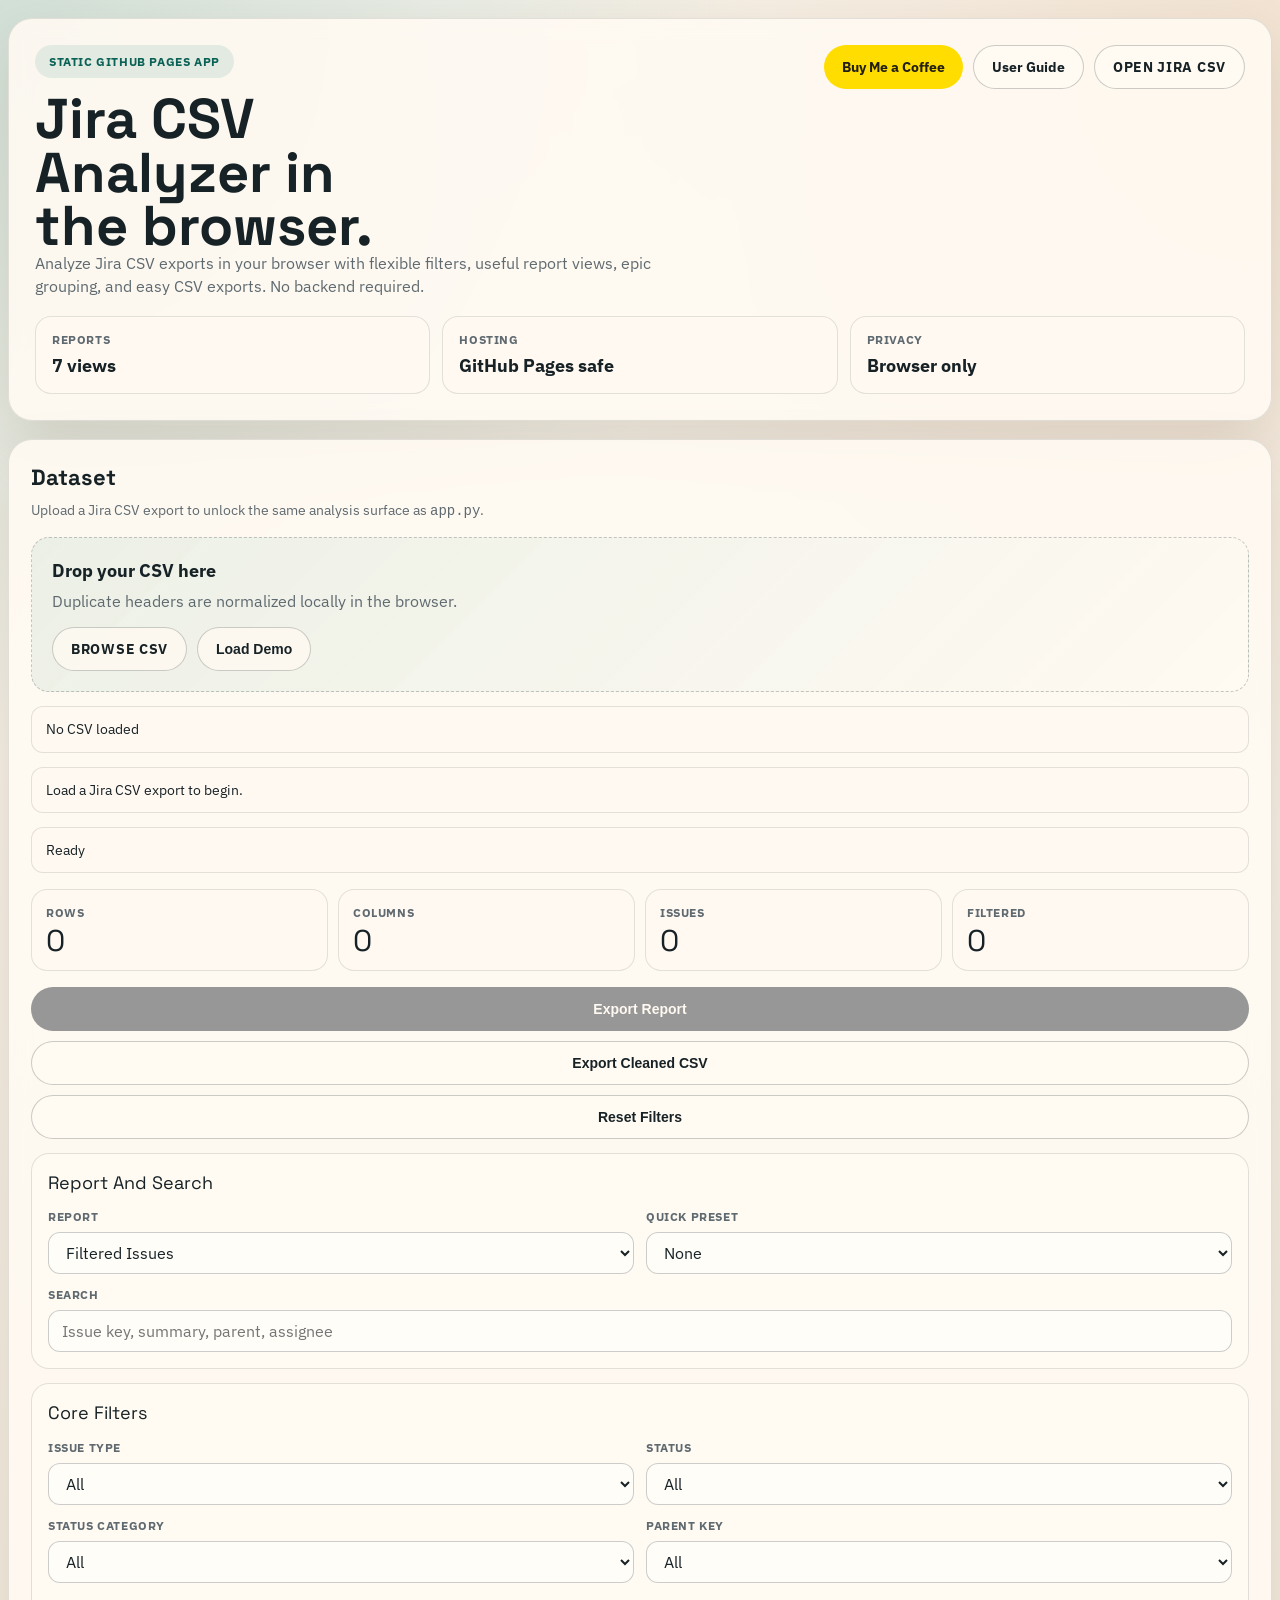
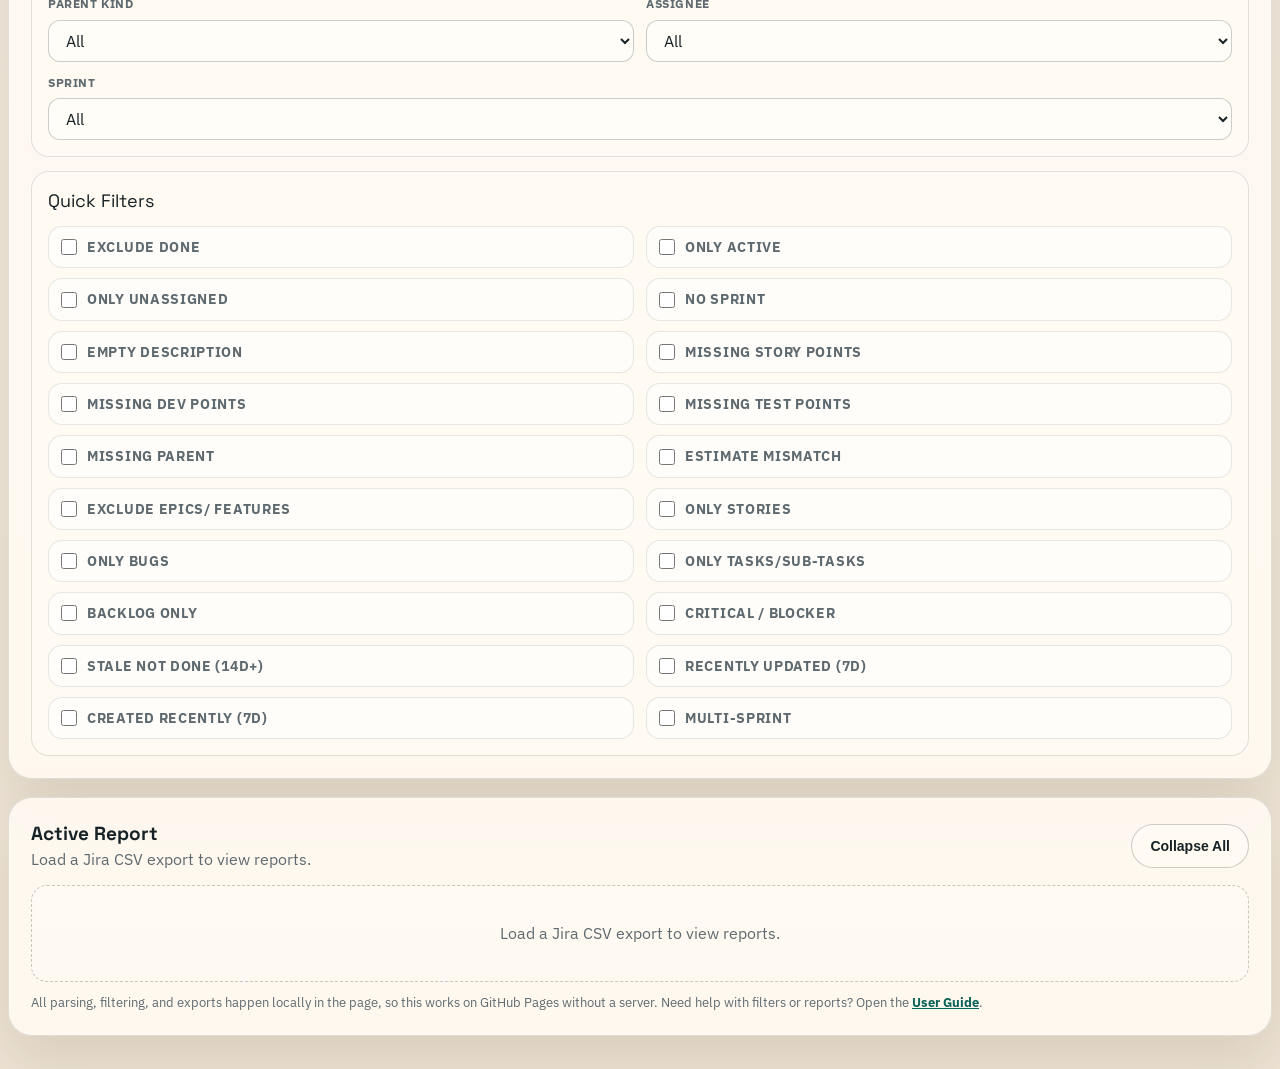
==== commit d8ff5ee7: "Add user guide and enhance styling for guide components" ====
--- a/index.html
+++ b/index.html
@@ -30,6 +30,7 @@
         </div>
         <div class="actions">
           <a class="support" href="https://buymeacoffee.com/pjecuacion" target="_blank" rel="noopener">Buy Me a Coffee</a>
+          <a class="btn-ghost" href="guide.html">User Guide</a>
           <label class="file-btn" for="file-input">Open Jira CSV</label>
         </div>
       </div>
@@ -114,6 +115,7 @@
         <div id="results"><div class="placeholder">Load a Jira CSV export to view reports.</div></div>
         <p class="note">
           All parsing, filtering, and exports happen locally in the page, so this works on GitHub Pages without a server.
+          Need help with filters or reports? Open the <a href="guide.html">User Guide</a>.
         </p>
       </section>
     </div>
--- a/index.css
+++ b/index.css
@@ -459,10 +459,113 @@
   font-size: 13px;
 }
 
+.note a,
+.guide-links a,
+.guide-copy a,
+.guide-card a {
+  color: #0a6155;
+  font-weight: 700;
+}
+
+.guide-shell {
+  margin-bottom: 40px;
+}
+
+.guide-hero h1 {
+  max-width: 12ch;
+}
+
+.guide-grid {
+  display: grid;
+  grid-template-columns: minmax(240px, 280px) minmax(0, 1fr);
+  gap: 18px;
+  margin-top: 18px;
+  align-items: start;
+}
+
+.guide-nav {
+  position: sticky;
+  top: 18px;
+}
+
+.guide-links,
+.guide-stack,
+.guide-card-grid {
+  display: grid;
+  gap: 14px;
+}
+
+.guide-links a {
+  display: block;
+  padding: 12px 14px;
+  border-radius: 14px;
+  text-decoration: none;
+  border: 1px solid rgba(23, 34, 38, 0.12);
+  background: rgba(255, 250, 242, 0.78);
+}
+
+.guide-copy {
+  display: grid;
+  gap: 12px;
+}
+
+.guide-copy p + p {
+  margin-top: 0;
+}
+
+.guide-card-grid {
+  grid-template-columns: repeat(2, minmax(0, 1fr));
+  margin-top: 16px;
+}
+
+.guide-card {
+  display: grid;
+  gap: 10px;
+}
+
+.guide-list {
+  display: grid;
+  gap: 8px;
+  padding-left: 20px;
+}
+
+.callout {
+  margin-top: 16px;
+  padding: 16px 18px;
+  border-radius: 18px;
+  border: 1px solid rgba(15, 123, 108, 0.22);
+  background: linear-gradient(180deg, rgba(15, 123, 108, 0.08), rgba(255, 250, 242, 0.85));
+}
+
+.callout strong {
+  display: block;
+  margin-bottom: 8px;
+  font-family: "Space Grotesk", sans-serif;
+}
+
+.guide-table-wrap {
+  overflow: auto;
+  border-radius: 14px;
+  border: 1px solid rgba(23, 34, 38, 0.12);
+  background: #fffdf9;
+}
+
+.guide-table {
+  min-width: 760px;
+}
+
 @media (max-width: 1280px) {
   .layout {
     grid-template-columns: 1fr;
   }
+
+  .guide-grid {
+    grid-template-columns: 1fr;
+  }
+
+  .guide-nav {
+    position: static;
+  }
 }
 
 @media (max-width: 1120px) {
@@ -470,6 +573,10 @@
   .hero-meta,
   .stats {
     grid-template-columns: repeat(2, 1fr);
+  }
+
+  .guide-card-grid {
+    grid-template-columns: 1fr;
   }
 }
 
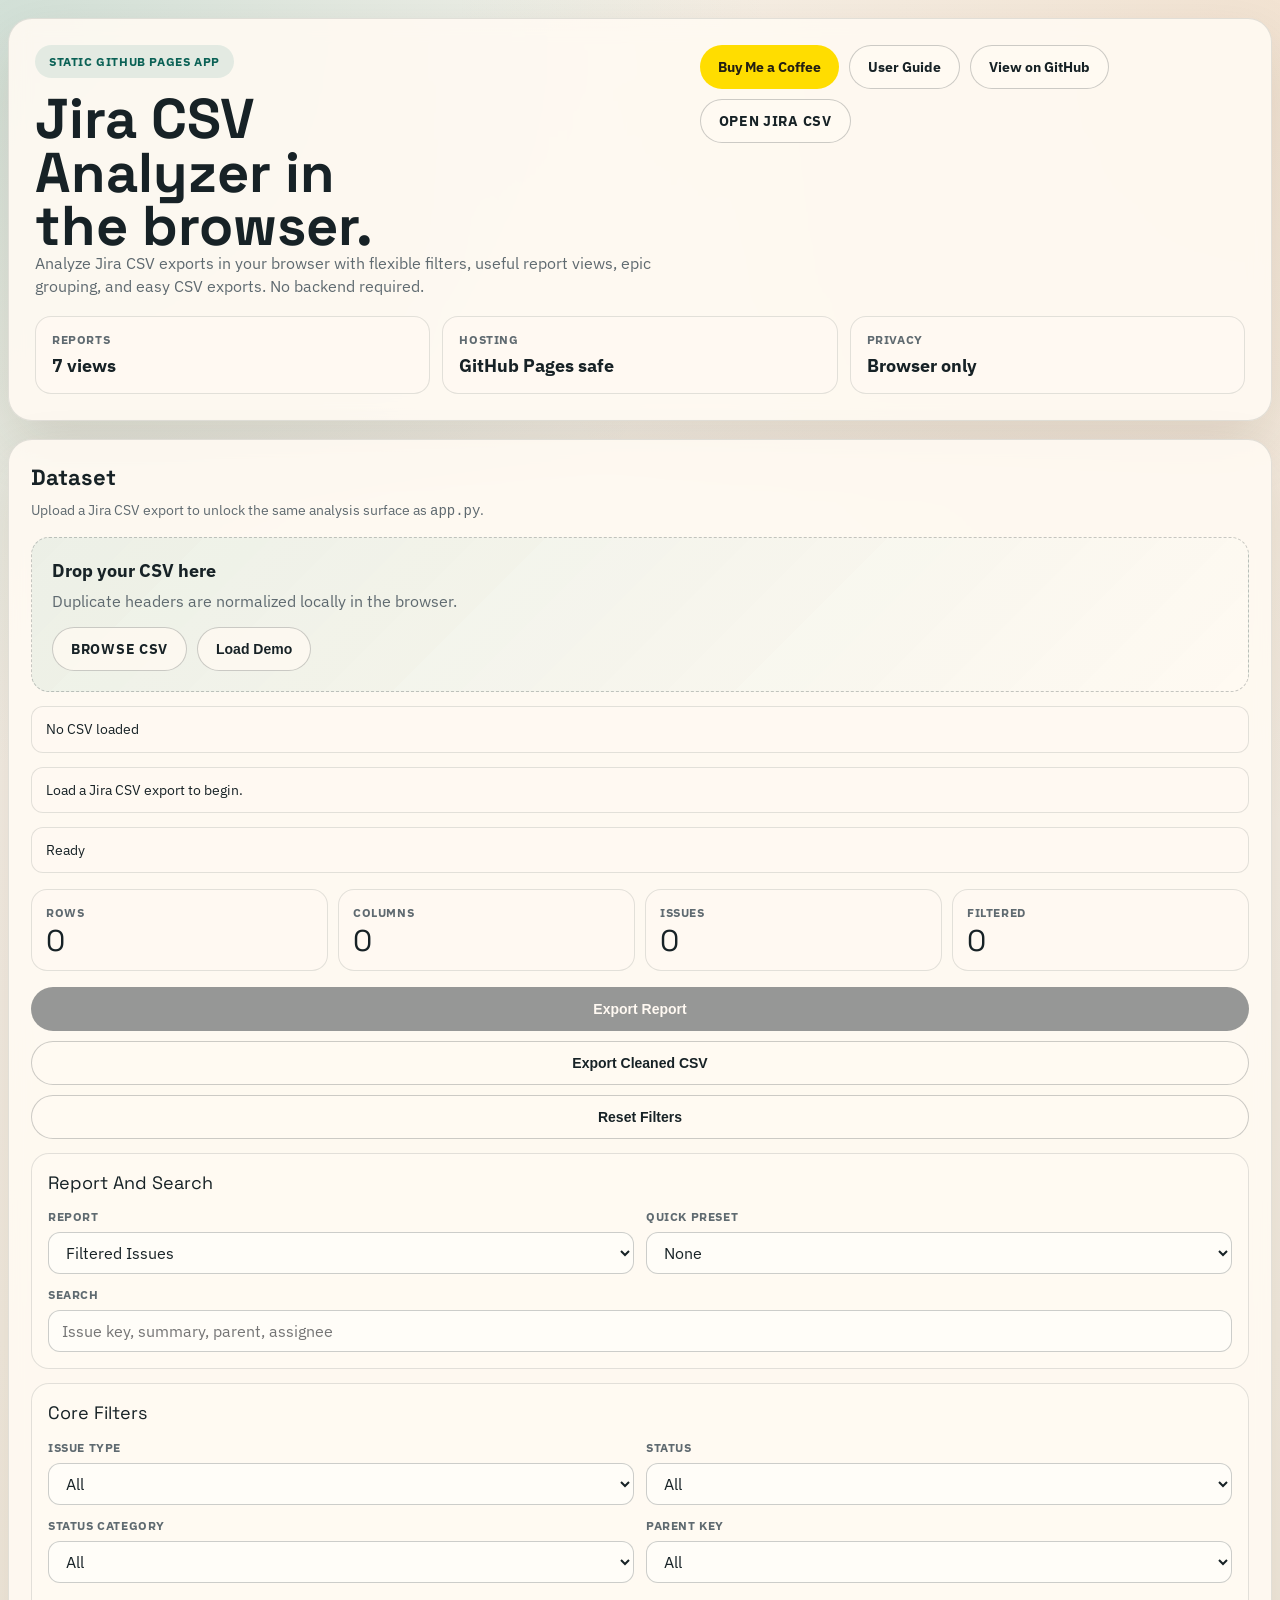
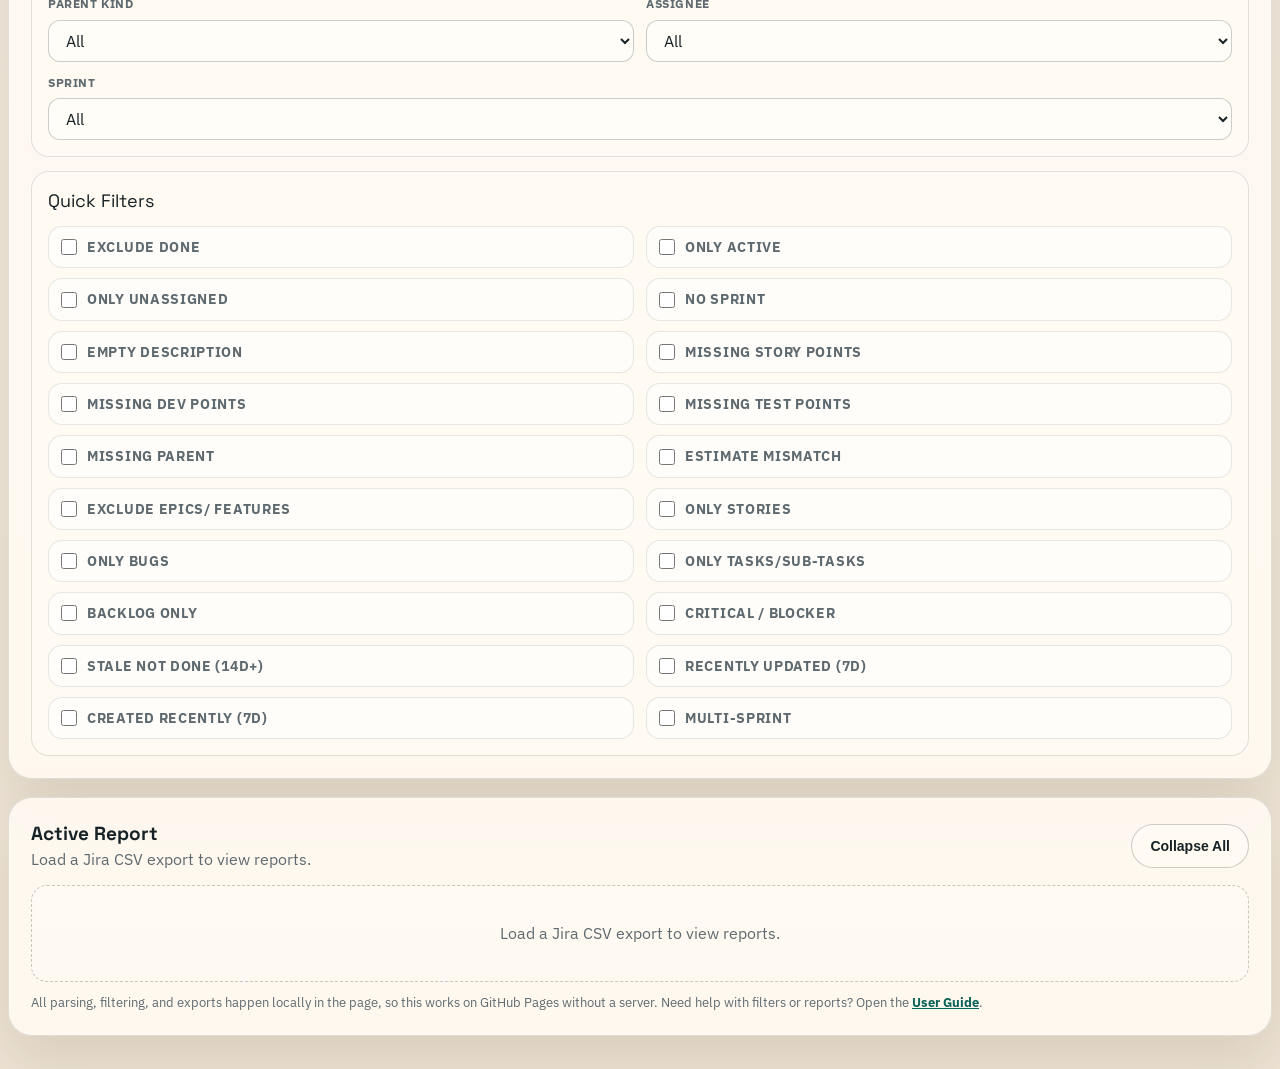
==== commit 417b77ca: "Add link to view repository on GitHub in the actions section" ====
--- a/index.html
+++ b/index.html
@@ -31,6 +31,7 @@
         <div class="actions">
           <a class="support" href="https://buymeacoffee.com/pjecuacion" target="_blank" rel="noopener">Buy Me a Coffee</a>
           <a class="btn-ghost" href="guide.html">User Guide</a>
+          <a class="btn-ghost" href="https://github.com/pjecuacion/column-purge" target="_blank" rel="noopener">View on GitHub</a>
           <label class="file-btn" for="file-input">Open Jira CSV</label>
         </div>
       </div>
